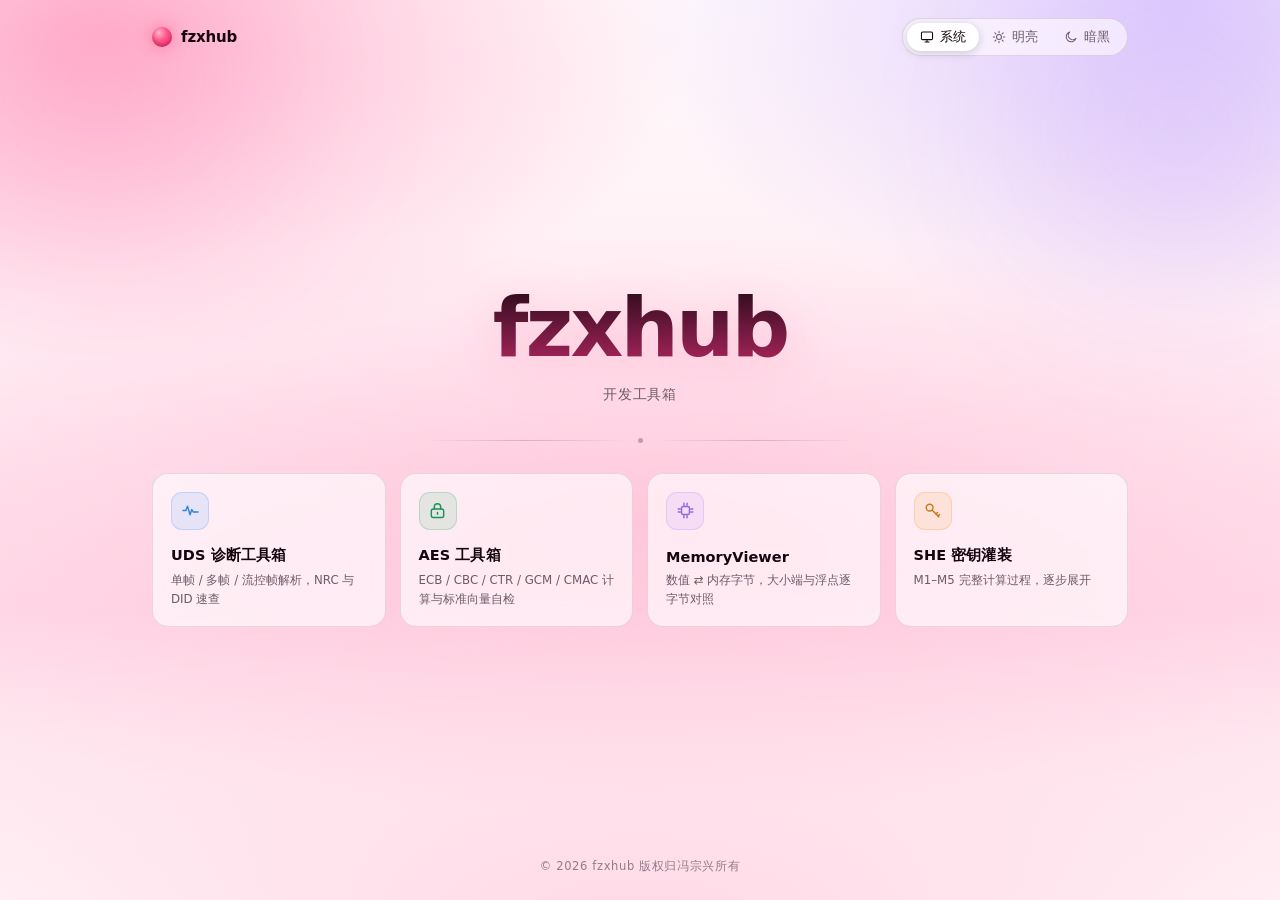
==== index.html @ 22b3d7d9 "初始上传" ====
<!DOCTYPE html>
<html lang="zh-CN" data-theme="dark" data-mode="system">
<head>
<meta charset="utf-8">
<meta name="viewport" content="width=device-width,initial-scale=1">
<title>fzxhub · 工具箱</title>
<meta name="description" content="fzxhub 开发工具箱：UDS 诊断、AES 加解密、内存字节对照、SHE 密钥灌装。纯前端离线运行。">
<meta name="theme-color" content="#0b0410">
<link rel="icon" href="data:image/svg+xml,%3Csvg xmlns='http://www.w3.org/2000/svg' viewBox='0 0 32 32'%3E%3Cdefs%3E%3ClinearGradient id='g' x1='0' y1='0' x2='1' y2='1'%3E%3Cstop offset='0' stop-color='%23ff5b8d'/%3E%3Cstop offset='1' stop-color='%23ff2e78'/%3E%3C/linearGradient%3E%3C/defs%3E%3Crect width='32' height='32' rx='9' fill='url(%23g)'/%3E%3Ccircle cx='16' cy='16' r='5.2' fill='%23fff' opacity='.92'/%3E%3C/svg%3E">

<script>
/* 主题必须在首次绘制前落定，否则会先闪一下深色再跳亮色。
   localStorage 在 file:// 或隐私模式下可能抛异常，一律 try 住。
   三档：system（跟随系统）/ light / dark。 */
(function () {
  var r = document.documentElement, m = 'system';
  try {
    m = localStorage.getItem('fzxhub-theme') || 'system';
    if (m !== 'light' && m !== 'dark' && m !== 'system') m = 'system';
  } catch (e) { m = 'system'; }
  var dark = m === 'dark' || (m !== 'light' && window.matchMedia && matchMedia('(prefers-color-scheme: dark)').matches);
  r.setAttribute('data-mode', m);
  r.setAttribute('data-theme', dark ? 'dark' : 'light');
  r.style.colorScheme = dark ? 'dark' : 'light';
})();
</script>

<style>
/* ============================================================
   主题变量：只在这里定义一次，其余样式一律走 var()。
   换主题 = 换 html[data-theme] 这一组值。
   ============================================================ */
:root{
  --ease: cubic-bezier(.22,.61,.36,1);
  --maxw: 1040px;
  --pad: clamp(16px, 4vw, 32px);
  --font: "Inter", "HarmonyOS Sans SC", "PingFang SC", "Microsoft YaHei",
          system-ui, -apple-system, "Segoe UI", Roboto, sans-serif;
}

html[data-theme="dark"]{
  --bg-solid:#0b0410;
  --text:#f4f2f7;
  --text-strong:#ffffff;
  --dim:#a79fb4;
  --dim2:#7b7288;
  --line:rgba(255,255,255,.10);
  --line-mid:rgba(255,255,255,.16);
  --line-hi:rgba(255,255,255,.30);
  --card:rgba(255,255,255,.05);
  --card-hover:rgba(255,255,255,.085);
  --shadow:0 20px 44px -20px rgba(0,0,0,.8);
  --switch-bg:rgba(255,255,255,.07);
  --switch-line:rgba(255,255,255,.14);
  --knob:rgba(255,255,255,.15);
  --hero-g:linear-gradient(180deg,#ffffff 0%,#ffd7e7 100%);
  --grain:.14;
  color-scheme: dark;
}

html[data-theme="light"]{
  --bg-solid:#fff7fa;
  --text:#2b1a25;
  --text-strong:#150610;
  --dim:#6d5b67;
  --dim2:#8e7d89;
  --line:rgba(45,10,32,.11);
  --line-mid:rgba(45,10,32,.18);
  --line-hi:rgba(45,10,32,.28);
  --card:rgba(255,255,255,.62);
  --card-hover:rgba(255,255,255,.9);
  --shadow:0 20px 44px -24px rgba(130,25,65,.4);
  --switch-bg:rgba(255,255,255,.58);
  --switch-line:rgba(45,10,32,.12);
  --knob:#ffffff;
  --hero-g:linear-gradient(180deg,#2a0b1a 0%,#b0265f 100%);
  --grain:.08;
  color-scheme: light;
}

*,*::before,*::after{ box-sizing:border-box; }

body{
  margin:0;
  min-height:100svh;
  display:flex;
  flex-direction:column;
  font-family:var(--font);
  background:var(--bg-solid);
  color:var(--text);
  overflow-x:hidden;
  -webkit-font-smoothing:antialiased;
  -moz-osx-font-smoothing:grayscale;
  text-rendering:optimizeLegibility;
}

/* ============================================================
   背景：两层（深/浅）交叉淡入，改主题时是「渐隐」而不是硬切
   ============================================================ */
.bg{ position:fixed; inset:0; z-index:-1; overflow:hidden; pointer-events:none; }

.bg-layer{
  position:absolute; inset:0;
  transition:opacity .55s ease;
}
.layer-dark{
  opacity:1;
  background:
    radial-gradient(120% 66% at 50% 106%, #07020a 0%, rgba(7,2,10,.9) 34%, transparent 62%),
    radial-gradient(72% 56% at 10% 6%, rgba(255,42,118,.42), transparent 62%),
    radial-gradient(66% 54% at 90% 0%, rgba(124,56,255,.36), transparent 66%),
    radial-gradient(105% 44% at 50% 57%, rgba(255,116,164,.26), transparent 74%),
    linear-gradient(180deg,#0a0410 0%,#1c0722 36%,#35092c 60%,#190410 100%);
}
.layer-light{
  opacity:0;
  background:
    radial-gradient(120% 60% at 50% 104%, rgba(255,214,228,.95) 0%, transparent 62%),
    radial-gradient(72% 56% at 8% 4%, rgba(255,132,176,.55), transparent 64%),
    radial-gradient(66% 54% at 92% 0%, rgba(186,150,255,.42), transparent 66%),
    radial-gradient(100% 44% at 50% 58%, rgba(255,170,200,.5), transparent 74%),
    linear-gradient(180deg,#fffafc 0%,#ffedf4 42%,#ffdce9 68%,#fff8fb 100%);
}
html[data-theme="light"] .layer-dark{ opacity:0; }
html[data-theme="light"] .layer-light{ opacity:1; }

/* 缓慢漂浮的光斑 */
.orb{
  position:absolute; border-radius:50%;
  filter:blur(70px); opacity:.5;
  animation:float 20s ease-in-out infinite alternate;
}
.orb.a{ width:44vmax; height:44vmax; left:-14vmax; top:-16vmax;
        background:radial-gradient(circle,rgba(255,64,132,.55),transparent 66%); }
.orb.b{ width:40vmax; height:40vmax; right:-12vmax; top:-10vmax; animation-delay:-8s;
        background:radial-gradient(circle,rgba(134,72,255,.48),transparent 66%); }
html[data-theme="light"] .orb{ opacity:.34; }
@keyframes float{
  from{ transform:translate3d(0,0,0) scale(1); }
  to{ transform:translate3d(3vmax,4vmax,0) scale(1.08); }
}

/* 细颗粒，压住大色块的塑料感 */
.grain{
  position:absolute; inset:0; opacity:var(--grain);
  mix-blend-mode:overlay;
  background-image:url("data:image/svg+xml,%3Csvg xmlns='http://www.w3.org/2000/svg' width='180' height='180'%3E%3Cfilter id='n'%3E%3CfeTurbulence type='fractalNoise' baseFrequency='.85' numOctaves='3'/%3E%3C/filter%3E%3Crect width='180' height='180' filter='url(%23n)' opacity='.55'/%3E%3C/svg%3E");
  background-size:180px 180px;
}

/* ============================================================
   顶栏：左边品牌，右边只留主题三档开关
   ============================================================ */
.top{
  position:fixed; top:0; left:0; right:0; z-index:20;
  padding:18px 0;
}
.wrap{
  width:100%; max-width:var(--maxw); margin:0 auto;
  padding-inline:var(--pad);
}
.top-in{ display:flex; align-items:center; justify-content:space-between; gap:16px; }

.brand{
  display:inline-flex; align-items:center; gap:9px;
  text-decoration:none; color:var(--text-strong);
  font-size:15px; font-weight:600; letter-spacing:-.01em;
}
.brand .dot{
  width:20px; height:20px; border-radius:50%;
  background:radial-gradient(circle at 34% 28%, #ffb3cb 0%, #ff5b8d 40%, #f01e69 100%);
  box-shadow:0 0 16px rgba(255,70,130,.55), inset 0 -2px 4px rgba(120,0,40,.35);
  flex:none;
}
.brand:hover .dot{ box-shadow:0 0 22px rgba(255,70,130,.8); }
.brand .dot{ transition:box-shadow .3s var(--ease); }

/* 三档开关：等宽三格 + 滑动指示块 */
.theme{
  position:relative; display:grid; grid-template-columns:repeat(3,1fr);
  padding:4px; border-radius:999px;
  background:var(--switch-bg);
  border:1px solid var(--switch-line);
  -webkit-backdrop-filter:blur(14px) saturate(1.3);
  backdrop-filter:blur(14px) saturate(1.3);
  transition:background .35s ease, border-color .35s ease;
}
.theme .knob{
  position:absolute; top:4px; left:4px;
  width:calc((100% - 8px) / 3); height:calc(100% - 8px);
  border-radius:999px; background:var(--knob);
  transform:translateX(calc(var(--i,0) * 100%));
  transition:transform .34s var(--ease), background .35s ease;
  box-shadow:0 2px 10px rgba(0,0,0,.18);
  pointer-events:none;
}
.theme button{
  position:relative; z-index:1;
  display:flex; align-items:center; justify-content:center; gap:6px;
  padding:7px 13px; border:0; border-radius:999px;
  background:none; color:var(--dim);
  font:inherit; font-size:12.5px; line-height:1; cursor:pointer;
  transition:color .25s ease;
}
.theme button:hover{ color:var(--text); }
.theme button[aria-pressed="true"]{ color:var(--text-strong); }
.theme button svg{ width:14px; height:14px; flex:none; }
.theme button:focus-visible{
  outline:2px solid rgba(255,110,160,.9);
  outline-offset:2px;
}

/* ============================================================
   主区
   ============================================================ */
main{
  flex:1;
  display:flex; flex-direction:column; justify-content:center;
  padding:120px 0 40px;
}

.hero{ text-align:center; padding-inline:var(--pad); }
.hero h1{
  margin:0;
  font-size:clamp(46px, 8.5vw, 82px);
  line-height:1.02;
  font-weight:600;
  letter-spacing:-.035em;
  background:var(--hero-g);
  -webkit-background-clip:text; background-clip:text;
  color:transparent;
  filter:drop-shadow(0 10px 26px rgba(255,60,120,.16));
}
html[data-theme="light"] .hero h1{ filter:drop-shadow(0 10px 24px rgba(255,110,160,.28)); }

.hero p{
  margin:16px 0 0;
  font-size:13.5px;
  letter-spacing:.055em;
  color:var(--dim);
}

.rule{
  display:flex; align-items:center; justify-content:center; gap:12px;
  width:min(430px, 78%); margin:34px auto 30px;
}
.rule::before, .rule::after{
  content:""; flex:1; height:1px;
  background:linear-gradient(90deg, transparent, var(--line-mid), transparent);
}
.rule i{
  width:5px; height:5px; border-radius:50%;
  background:var(--line-hi); flex:none;
}

/* 工具卡片：auto-fit 网格，加一行就自动换行铺开 */
.tools{
  display:grid;
  grid-template-columns:repeat(auto-fit, minmax(min(100%, 208px), 1fr));
  gap:14px;
  width:100%; max-width:var(--maxw);
  margin:0 auto; padding-inline:var(--pad);
}

.card{
  position:relative;
  display:flex; flex-direction:column;
  min-height:136px;
  padding:18px 18px 17px;
  border-radius:16px;
  border:1px solid var(--line);
  background:var(--card);
  color:inherit; text-decoration:none;
  overflow:hidden;
  box-shadow:inset 0 1px 0 rgba(255,255,255,.07);
  -webkit-backdrop-filter:blur(14px) saturate(1.2);
  backdrop-filter:blur(14px) saturate(1.2);
  transition:transform .3s var(--ease), background .3s ease,
             border-color .3s ease, box-shadow .3s ease;
}
.card::before{
  content:""; position:absolute; inset:0; border-radius:inherit; z-index:0;
  background:radial-gradient(120% 88% at 50% 0%, rgba(var(--tint), .22), transparent 64%);
  opacity:0; transition:opacity .3s ease;
}
.card:hover{
  transform:translateY(-4px);
  background:var(--card-hover);
  border-color:rgba(var(--tint), .5);
  box-shadow:inset 0 1px 0 rgba(255,255,255,.1), var(--shadow), 0 0 0 1px rgba(var(--tint), .16);
}
.card:hover::before{ opacity:1; }
.card:focus-visible{
  outline:2px solid rgba(var(--tint), .85);
  outline-offset:3px;
}
.card > *{ position:relative; z-index:1; }

.ico{
  display:grid; place-items:center;
  width:38px; height:38px; border-radius:11px;
  background:rgba(var(--tint), .14);
  border:1px solid rgba(var(--tint), .28);
  color:rgb(var(--tint));
  transition:background .3s ease, border-color .3s ease;
}
.card:hover .ico{ background:rgba(var(--tint), .22); border-color:rgba(var(--tint), .45); }
.ico svg{ width:19px; height:19px; }
html[data-theme="light"] .ico svg{ filter:brightness(.76) saturate(1.35); }

.meta{ margin-top:auto; padding-top:16px; }
.name{
  margin:0;
  font-size:14.5px; font-weight:600; letter-spacing:.005em;
  color:var(--text-strong);
}
.desc{
  margin:6px 0 0;
  /* 固定两行高度：一条和两条说明的卡片，标题基线才对得齐 */
  min-height:3.2em;
  font-size:11.8px; line-height:1.6;
  color:var(--dim);
}

.arrow{
  position:absolute; top:17px; right:15px; z-index:1;
  width:16px; height:16px; color:var(--dim2);
  opacity:0; transform:translate(-4px, 4px);
  transition:opacity .3s ease, transform .3s var(--ease);
}
.card:hover .arrow, .card:focus-visible .arrow{
  opacity:1; transform:none; color:rgb(var(--tint));
}

footer{
  padding:26px 16px 26px;
  text-align:center;
  font-size:11.5px; letter-spacing:.055em;
  color:var(--dim2);
}

/* ============================================================
   响应式
   ============================================================ */
@media (max-width:560px){
  .theme button span{ display:none; }
  .theme button{ padding:8px 14px; }
  main{ padding-top:104px; }
  .card{ min-height:0; }
  .meta{ padding-top:14px; }
}
@media (prefers-reduced-motion:reduce){
  *{ animation:none !important; transition:none !important; }
}
</style>
</head>

<body>

<div class="bg" aria-hidden="true">
  <div class="bg-layer layer-light"></div>
  <div class="bg-layer layer-dark"></div>
  <div class="orb a"></div>
  <div class="orb b"></div>
  <div class="grain"></div>
</div>

<header class="top">
  <div class="wrap top-in">
    <a class="brand" href="./" aria-label="fzxhub 首页">
      <span class="dot"></span>
      <span>fzxhub</span>
    </a>

    <div class="theme" id="theme" role="group" aria-label="主题切换">
      <span class="knob" aria-hidden="true"></span>
      <button type="button" data-mode="system" aria-pressed="true" title="跟随系统">
        <svg viewBox="0 0 24 24" fill="none" stroke="currentColor" stroke-width="1.8" stroke-linecap="round" stroke-linejoin="round" aria-hidden="true">
          <rect x="2.5" y="3.5" width="19" height="13" rx="2"/><path d="M8.5 20.5h7M12 16.5v4"/>
        </svg><span>系统</span>
      </button>
      <button type="button" data-mode="light" aria-pressed="false" title="明亮">
        <svg viewBox="0 0 24 24" fill="none" stroke="currentColor" stroke-width="1.8" stroke-linecap="round" stroke-linejoin="round" aria-hidden="true">
          <circle cx="12" cy="12" r="4.2"/><path d="M12 2.2v2.4M12 19.4v2.4M2.2 12h2.4M19.4 12h2.4M4.9 4.9l1.7 1.7M17.4 17.4l1.7 1.7M19.1 4.9l-1.7 1.7M6.6 17.4l-1.7 1.7"/>
        </svg><span>明亮</span>
      </button>
      <button type="button" data-mode="dark" aria-pressed="false" title="暗黑">
        <svg viewBox="0 0 24 24" fill="none" stroke="currentColor" stroke-width="1.8" stroke-linecap="round" stroke-linejoin="round" aria-hidden="true">
          <path d="M20.5 14.4A8.6 8.6 0 1 1 9.6 3.5a6.9 6.9 0 0 0 10.9 10.9z"/>
        </svg><span>暗黑</span>
      </button>
    </div>
  </div>
</header>

<main>
  <section class="hero">
    <h1>fzxhub</h1>
    <p>开发工具箱</p>
  </section>

  <div class="rule" aria-hidden="true"><i></i></div>

  <nav class="tools" id="tools" aria-label="工具列表"></nav>
</main>

<footer>
  © 2026 fzxhub 版权归冯宗兴所有
</footer>

<script>
(function () {
  'use strict';

  /* ==========================================================
     工具清单
     ----------------------------------------------------------
     新增工具只需在下面数组里加一条，卡片会自动排版、数量自动更新。
       name  卡片标题
       file  相对路径（与本文件同目录即可）
       desc  一句话说明
       tint  强调色，r,g,b 三元组（用于 rgba()）
       icon  ICONS 里的键名：uds / aes / mem / key / pulse / box
     ========================================================== */
  var ICONS = {
    uds: '<path d="M2.5 12h3.6l2.1-5.4 3.2 10.8 2.3-6.6 1.9 3.2h5.9"/>',
    aes: '<rect x="4.2" y="10.2" width="15.6" height="10.6" rx="2.4"/><path d="M8 10.2V7.4a4 4 0 0 1 8 0v2.8"/><path d="M12 14.4v2.4"/>',
    mem: '<rect x="7" y="7" width="10" height="10" rx="2"/><path d="M10 2.8v2.6M14 2.8v2.6M10 18.6v2.6M14 18.6v2.6M2.8 10h2.6M2.8 14h2.6M18.6 10h2.6M18.6 14h2.6"/>',
    key: '<circle cx="8.4" cy="8.4" r="4.3"/><path d="M11.4 11.4 20 20"/><path d="M16.4 16.4l1.9-1.9M19 19.1l1.9-1.9"/>',
    pulse: '<path d="M3 12h3.4l2-5.6 3.4 11.2 2.2-5.6h6"/>',
    box: '<path d="M20.5 8.2v7.6L12 20.6 3.5 15.8V8.2L12 3.4z"/><path d="M3.5 8.2 12 13l8.5-4.8M12 13v7.6"/>'
  };

  var TOOLS = [
    {
      name: 'UDS 诊断工具箱',
      file: 'UDSToolbox.html',
      desc: '单帧 / 多帧 / 流控帧解析，NRC 与 DID 速查',
      tint: '88,166,255',
      icon: 'uds'
    },
    {
      name: 'AES 工具箱',
      file: 'AESToolbox.html',
      desc: 'ECB / CBC / CTR / GCM / CMAC 计算与标准向量自检',
      tint: '63,185,120',
      icon: 'aes'
    },
    {
      name: 'MemoryViewer',
      file: 'MemoryViewer.html',
      desc: '数值 ⇄ 内存字节，大小端与浮点逐字节对照',
      tint: '188,140,255',
      icon: 'mem'
    },
    {
      name: 'SHE 密钥灌装',
      file: 'SHECalculator.html',
      desc: 'M1–M5 完整计算过程，逐步展开',
      tint: '240,160,60',
      icon: 'key'
    }
    /* 例：
    ,{ name: '新工具', file: 'NewTool.html', desc: '一句话说明', tint: '34,211,238', icon: 'box' }
    */
  ];


  /* ---------------- 主题三档 ---------------- */
  var KEY = 'fzxhub-theme';
  var root = document.documentElement;
  var group = document.getElementById('theme');
  var media = window.matchMedia ? matchMedia('(prefers-color-scheme: dark)') : null;
  var ORDER = ['system', 'light', 'dark'];

  function isDark(mode) {
    return mode === 'dark' || (mode === 'system' && media && media.matches);
  }

  function applyTheme(mode, persist) {
    if (ORDER.indexOf(mode) < 0) mode = 'system';
    var theme = isDark(mode) ? 'dark' : 'light';
    root.setAttribute('data-mode', mode);
    root.setAttribute('data-theme', theme);
    root.style.colorScheme = theme;

    var meta = document.querySelector('meta[name="theme-color"]');
    if (meta) meta.setAttribute('content', theme === 'dark' ? '#0b0410' : '#fff7fa');

    if (group) {
      group.style.setProperty('--i', ORDER.indexOf(mode));
      var btns = group.querySelectorAll('button[data-mode]');
      for (var i = 0; i < btns.length; i++) {
        btns[i].setAttribute('aria-pressed', btns[i].dataset.mode === mode ? 'true' : 'false');
      }
    }
    if (persist) { try { localStorage.setItem(KEY, mode); } catch (e) {} }
  }

  function readMode() {
    try {
      var v = localStorage.getItem(KEY);
      return ORDER.indexOf(v) >= 0 ? v : 'system';
    } catch (e) { return 'system'; }
  }

  if (group) {
    group.addEventListener('click', function (e) {
      var btn = e.target.closest ? e.target.closest('button[data-mode]') : null;
      if (btn) applyTheme(btn.dataset.mode, true);
    });
  }

  if (media) {
    var onSys = function () { if (root.getAttribute('data-mode') === 'system') applyTheme('system', false); };
    if (media.addEventListener) media.addEventListener('change', onSys);
    else if (media.addListener) media.addListener(onSys);
  }

  applyTheme(readMode(), false);


  /* ---------------- 渲染工具卡片 ---------------- */
  function card(t) {
    var a = document.createElement('a');
    a.className = 'card';
    a.href = t.file;
    a.style.setProperty('--tint', t.tint || '255,90,140');

    var ico = document.createElement('span');
    ico.className = 'ico';
    ico.innerHTML = '<svg viewBox="0 0 24 24" fill="none" stroke="currentColor" stroke-width="1.8" ' +
                    'stroke-linecap="round" stroke-linejoin="round" aria-hidden="true">' +
                    (ICONS[t.icon] || ICONS.box) + '</svg>';

    var meta = document.createElement('div');
    meta.className = 'meta';
    var h = document.createElement('h2');
    h.className = 'name';
    h.textContent = t.name;
    var p = document.createElement('p');
    p.className = 'desc';
    p.textContent = t.desc;
    meta.appendChild(h);
    meta.appendChild(p);

    var arrow = document.createElement('span');
    arrow.className = 'arrow';
    arrow.innerHTML = '<svg viewBox="0 0 24 24" fill="none" stroke="currentColor" stroke-width="2" ' +
                      'stroke-linecap="round" stroke-linejoin="round" aria-hidden="true">' +
                      '<path d="M7 17 17 7M9 7h8v8"/></svg>';

    a.appendChild(ico);
    a.appendChild(meta);
    a.appendChild(arrow);
    return a;
  }

  var box = document.getElementById('tools');
  if (box) {
    var frag = document.createDocumentFragment();
    for (var j = 0; j < TOOLS.length; j++) frag.appendChild(card(TOOLS[j]));
    box.appendChild(frag);
  }
})();
</script>

</body>
</html>
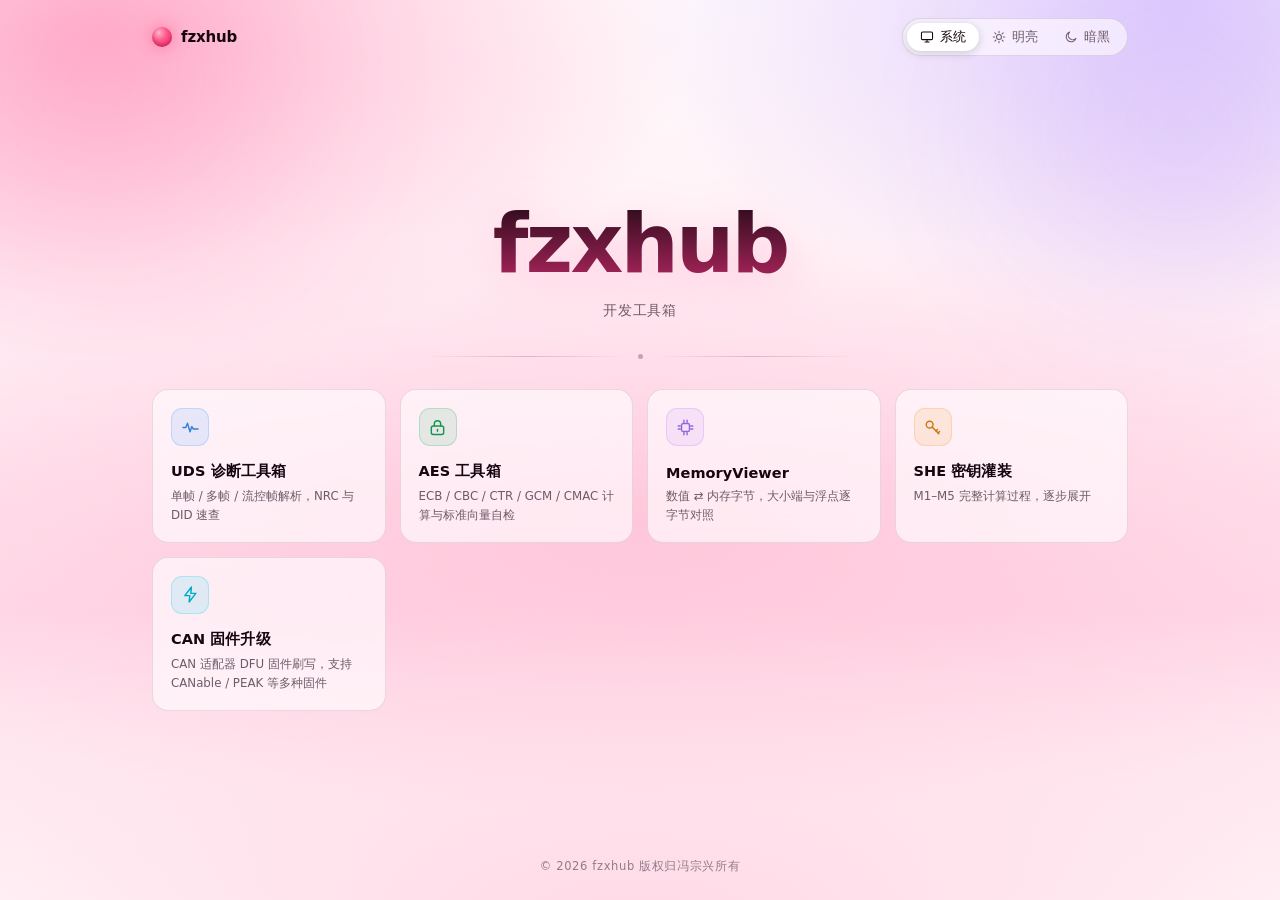
==== commit f1ecd695: "优化以及增加升级工具" ====
--- a/index.html
+++ b/index.html
@@ -4,7 +4,7 @@
 <meta charset="utf-8">
 <meta name="viewport" content="width=device-width,initial-scale=1">
 <title>fzxhub · 工具箱</title>
-<meta name="description" content="fzxhub 开发工具箱：UDS 诊断、AES 加解密、内存字节对照、SHE 密钥灌装。纯前端离线运行。">
+<meta name="description" content="fzxhub 开发工具箱：UDS 诊断、AES 加解密、内存字节对照、SHE 密钥灌装、CAN 适配器固件升级。纯前端离线运行。">
 <meta name="theme-color" content="#0b0410">
 <link rel="icon" href="data:image/svg+xml,%3Csvg xmlns='http://www.w3.org/2000/svg' viewBox='0 0 32 32'%3E%3Cdefs%3E%3ClinearGradient id='g' x1='0' y1='0' x2='1' y2='1'%3E%3Cstop offset='0' stop-color='%23ff5b8d'/%3E%3Cstop offset='1' stop-color='%23ff2e78'/%3E%3C/linearGradient%3E%3C/defs%3E%3Crect width='32' height='32' rx='9' fill='url(%23g)'/%3E%3Ccircle cx='16' cy='16' r='5.2' fill='%23fff' opacity='.92'/%3E%3C/svg%3E">
 
@@ -420,7 +420,7 @@
        file  相对路径（与本文件同目录即可）
        desc  一句话说明
        tint  强调色，r,g,b 三元组（用于 rgba()）
-       icon  ICONS 里的键名：uds / aes / mem / key / pulse / box
+       icon  ICONS 里的键名：uds / aes / mem / key / pulse / box / flash
      ========================================================== */
   var ICONS = {
     uds: '<path d="M2.5 12h3.6l2.1-5.4 3.2 10.8 2.3-6.6 1.9 3.2h5.9"/>',
@@ -428,37 +428,45 @@
     mem: '<rect x="7" y="7" width="10" height="10" rx="2"/><path d="M10 2.8v2.6M14 2.8v2.6M10 18.6v2.6M14 18.6v2.6M2.8 10h2.6M2.8 14h2.6M18.6 10h2.6M18.6 14h2.6"/>',
     key: '<circle cx="8.4" cy="8.4" r="4.3"/><path d="M11.4 11.4 20 20"/><path d="M16.4 16.4l1.9-1.9M19 19.1l1.9-1.9"/>',
     pulse: '<path d="M3 12h3.4l2-5.6 3.4 11.2 2.2-5.6h6"/>',
-    box: '<path d="M20.5 8.2v7.6L12 20.6 3.5 15.8V8.2L12 3.4z"/><path d="M3.5 8.2 12 13l8.5-4.8M12 13v7.6"/>'
+    box: '<path d="M20.5 8.2v7.6L12 20.6 3.5 15.8V8.2L12 3.4z"/><path d="M3.5 8.2 12 13l8.5-4.8M12 13v7.6"/>',
+    flash: '<path d="M13.2 2.6 4.8 13.4h6.3l-.8 8 8.4-10.8h-6.3z"/>'
   };
 
   var TOOLS = [
     {
       name: 'UDS 诊断工具箱',
-      file: 'UDSToolbox.html',
+      file: 'UDSToolbox/UDSToolbox.html',
       desc: '单帧 / 多帧 / 流控帧解析，NRC 与 DID 速查',
       tint: '88,166,255',
       icon: 'uds'
     },
     {
       name: 'AES 工具箱',
-      file: 'AESToolbox.html',
+      file: 'AESToolbox/AESToolbox.html',
       desc: 'ECB / CBC / CTR / GCM / CMAC 计算与标准向量自检',
       tint: '63,185,120',
       icon: 'aes'
     },
     {
       name: 'MemoryViewer',
-      file: 'MemoryViewer.html',
+      file: 'MemoryViewer/MemoryViewer.html',
       desc: '数值 ⇄ 内存字节，大小端与浮点逐字节对照',
       tint: '188,140,255',
       icon: 'mem'
     },
     {
       name: 'SHE 密钥灌装',
-      file: 'SHECalculator.html',
+      file: 'SHECalculator/SHECalculator.html',
       desc: 'M1–M5 完整计算过程，逐步展开',
       tint: '240,160,60',
       icon: 'key'
+    },
+    {
+      name: 'CAN 固件升级',
+      file: 'CANUpdater/index.html',
+      desc: 'CAN 适配器 DFU 固件刷写，支持 CANable / PEAK 等多种固件',
+      tint: '34,211,238',
+      icon: 'flash'
     }
     /* 例：
     ,{ name: '新工具', file: 'NewTool.html', desc: '一句话说明', tint: '34,211,238', icon: 'box' }
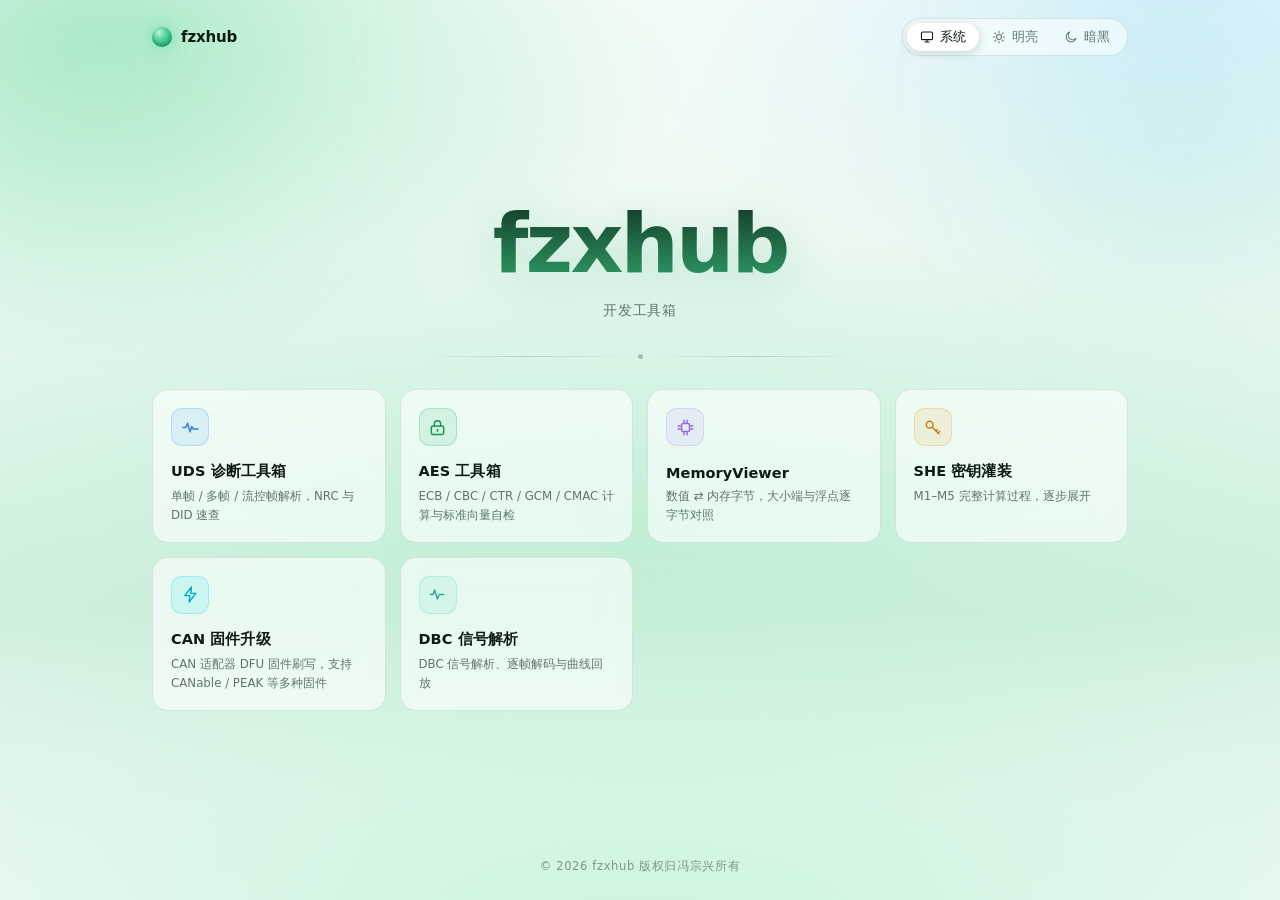
==== commit 67c714ab: "优化增加DBC解析器" ====
--- a/index.html
+++ b/index.html
@@ -4,9 +4,9 @@
 <meta charset="utf-8">
 <meta name="viewport" content="width=device-width,initial-scale=1">
 <title>fzxhub · 工具箱</title>
-<meta name="description" content="fzxhub 开发工具箱：UDS 诊断、AES 加解密、内存字节对照、SHE 密钥灌装、CAN 适配器固件升级。纯前端离线运行。">
-<meta name="theme-color" content="#0b0410">
-<link rel="icon" href="data:image/svg+xml,%3Csvg xmlns='http://www.w3.org/2000/svg' viewBox='0 0 32 32'%3E%3Cdefs%3E%3ClinearGradient id='g' x1='0' y1='0' x2='1' y2='1'%3E%3Cstop offset='0' stop-color='%23ff5b8d'/%3E%3Cstop offset='1' stop-color='%23ff2e78'/%3E%3C/linearGradient%3E%3C/defs%3E%3Crect width='32' height='32' rx='9' fill='url(%23g)'/%3E%3Ccircle cx='16' cy='16' r='5.2' fill='%23fff' opacity='.92'/%3E%3C/svg%3E">
+<meta name="description" content="fzxhub 开发工具箱：UDS 诊断、AES 加解密、内存字节对照、SHE 密钥灌装、CAN 适配器固件升级、DBC 信号解析。纯前端离线运行。">
+<meta name="theme-color" content="#06110c">
+<link rel="icon" href="data:image/svg+xml,%3Csvg xmlns='http://www.w3.org/2000/svg' viewBox='0 0 32 32'%3E%3Cdefs%3E%3CradialGradient id='g' cx='35%25' cy='28%25' r='72%25'%3E%3Cstop offset='0' stop-color='%23bdf5d5'/%3E%3Cstop offset='45%25' stop-color='%234fd39a'/%3E%3Cstop offset='100%25' stop-color='%230f8a5a'/%3E%3C/radialGradient%3E%3C/defs%3E%3Ccircle cx='16' cy='16' r='13' fill='url(%23g)'/%3E%3Ccircle cx='11.5' cy='10.5' r='3.1' fill='%23ffffff' opacity='.55'/%3E%3C/svg%3E">
 
 <script>
 /* 主题必须在首次绘制前落定，否则会先闪一下深色再跳亮色。
@@ -39,41 +39,41 @@
 }
 
 html[data-theme="dark"]{
-  --bg-solid:#0b0410;
-  --text:#f4f2f7;
+  --bg-solid:#06110c;
+  --text:#eef7f1;
   --text-strong:#ffffff;
-  --dim:#a79fb4;
-  --dim2:#7b7288;
-  --line:rgba(255,255,255,.10);
-  --line-mid:rgba(255,255,255,.16);
-  --line-hi:rgba(255,255,255,.30);
-  --card:rgba(255,255,255,.05);
-  --card-hover:rgba(255,255,255,.085);
-  --shadow:0 20px 44px -20px rgba(0,0,0,.8);
-  --switch-bg:rgba(255,255,255,.07);
-  --switch-line:rgba(255,255,255,.14);
-  --knob:rgba(255,255,255,.15);
-  --hero-g:linear-gradient(180deg,#ffffff 0%,#ffd7e7 100%);
+  --dim:#9db5a7;
+  --dim2:#6f8a7b;
+  --line:rgba(210,255,230,.10);
+  --line-mid:rgba(210,255,230,.16);
+  --line-hi:rgba(210,255,230,.30);
+  --card:rgba(190,255,220,.05);
+  --card-hover:rgba(190,255,220,.085);
+  --shadow:0 20px 44px -20px rgba(0,25,12,.75);
+  --switch-bg:rgba(190,255,220,.07);
+  --switch-line:rgba(190,255,220,.14);
+  --knob:rgba(190,255,220,.15);
+  --hero-g:linear-gradient(180deg,#ffffff 0%,#c9f6dc 100%);
   --grain:.14;
   color-scheme: dark;
 }
 
 html[data-theme="light"]{
-  --bg-solid:#fff7fa;
-  --text:#2b1a25;
-  --text-strong:#150610;
-  --dim:#6d5b67;
-  --dim2:#8e7d89;
-  --line:rgba(45,10,32,.11);
-  --line-mid:rgba(45,10,32,.18);
-  --line-hi:rgba(45,10,32,.28);
+  --bg-solid:#f3fbf6;
+  --text:#1a2c22;
+  --text-strong:#0d1c13;
+  --dim:#5f7768;
+  --dim2:#7f9587;
+  --line:rgba(18,60,36,.11);
+  --line-mid:rgba(18,60,36,.18);
+  --line-hi:rgba(18,60,36,.28);
   --card:rgba(255,255,255,.62);
   --card-hover:rgba(255,255,255,.9);
-  --shadow:0 20px 44px -24px rgba(130,25,65,.4);
+  --shadow:0 20px 44px -24px rgba(25,90,55,.32);
   --switch-bg:rgba(255,255,255,.58);
-  --switch-line:rgba(45,10,32,.12);
+  --switch-line:rgba(18,60,36,.12);
   --knob:#ffffff;
-  --hero-g:linear-gradient(180deg,#2a0b1a 0%,#b0265f 100%);
+  --hero-g:linear-gradient(180deg,#123b26 0%,#2f9e68 100%);
   --grain:.08;
   color-scheme: light;
 }
@@ -106,20 +106,20 @@
 .layer-dark{
   opacity:1;
   background:
-    radial-gradient(120% 66% at 50% 106%, #07020a 0%, rgba(7,2,10,.9) 34%, transparent 62%),
-    radial-gradient(72% 56% at 10% 6%, rgba(255,42,118,.42), transparent 62%),
-    radial-gradient(66% 54% at 90% 0%, rgba(124,56,255,.36), transparent 66%),
-    radial-gradient(105% 44% at 50% 57%, rgba(255,116,164,.26), transparent 74%),
-    linear-gradient(180deg,#0a0410 0%,#1c0722 36%,#35092c 60%,#190410 100%);
+    radial-gradient(120% 66% at 50% 106%, #020905 0%, rgba(2,9,5,.9) 34%, transparent 62%),
+    radial-gradient(72% 56% at 10% 6%, rgba(58,220,145,.32), transparent 62%),
+    radial-gradient(66% 54% at 90% 0%, rgba(45,190,185,.26), transparent 66%),
+    radial-gradient(105% 44% at 50% 57%, rgba(120,235,175,.22), transparent 74%),
+    linear-gradient(180deg,#05110b 0%,#0b2418 36%,#103524 60%,#07170f 100%);
 }
 .layer-light{
   opacity:0;
   background:
-    radial-gradient(120% 60% at 50% 104%, rgba(255,214,228,.95) 0%, transparent 62%),
-    radial-gradient(72% 56% at 8% 4%, rgba(255,132,176,.55), transparent 64%),
-    radial-gradient(66% 54% at 92% 0%, rgba(186,150,255,.42), transparent 66%),
-    radial-gradient(100% 44% at 50% 58%, rgba(255,170,200,.5), transparent 74%),
-    linear-gradient(180deg,#fffafc 0%,#ffedf4 42%,#ffdce9 68%,#fff8fb 100%);
+    radial-gradient(120% 60% at 50% 104%, rgba(198,244,218,.95) 0%, transparent 62%),
+    radial-gradient(72% 56% at 8% 4%, rgba(120,220,165,.48), transparent 64%),
+    radial-gradient(66% 54% at 92% 0%, rgba(150,215,255,.32), transparent 66%),
+    radial-gradient(100% 44% at 50% 58%, rgba(160,235,195,.45), transparent 74%),
+    linear-gradient(180deg,#f7fdf9 0%,#e6f7ed 42%,#d5f0e0 68%,#f4fbf7 100%);
 }
 html[data-theme="light"] .layer-dark{ opacity:0; }
 html[data-theme="light"] .layer-light{ opacity:1; }
@@ -131,9 +131,9 @@
   animation:float 20s ease-in-out infinite alternate;
 }
 .orb.a{ width:44vmax; height:44vmax; left:-14vmax; top:-16vmax;
-        background:radial-gradient(circle,rgba(255,64,132,.55),transparent 66%); }
+        background:radial-gradient(circle,rgba(60,215,140,.45),transparent 66%); }
 .orb.b{ width:40vmax; height:40vmax; right:-12vmax; top:-10vmax; animation-delay:-8s;
-        background:radial-gradient(circle,rgba(134,72,255,.48),transparent 66%); }
+        background:radial-gradient(circle,rgba(45,190,185,.36),transparent 66%); }
 html[data-theme="light"] .orb{ opacity:.34; }
 @keyframes float{
   from{ transform:translate3d(0,0,0) scale(1); }
@@ -168,11 +168,11 @@
 }
 .brand .dot{
   width:20px; height:20px; border-radius:50%;
-  background:radial-gradient(circle at 34% 28%, #ffb3cb 0%, #ff5b8d 40%, #f01e69 100%);
-  box-shadow:0 0 16px rgba(255,70,130,.55), inset 0 -2px 4px rgba(120,0,40,.35);
+  background:radial-gradient(circle at 34% 28%, #bdf5d5 0%, #4fd39a 40%, #16a56c 100%);
+  box-shadow:0 0 16px rgba(60,210,140,.55), inset 0 -2px 4px rgba(0,60,30,.35);
   flex:none;
 }
-.brand:hover .dot{ box-shadow:0 0 22px rgba(255,70,130,.8); }
+.brand:hover .dot{ box-shadow:0 0 22px rgba(60,210,140,.8); }
 .brand .dot{ transition:box-shadow .3s var(--ease); }
 
 /* 三档开关：等宽三格 + 滑动指示块 */
@@ -206,7 +206,7 @@
 .theme button[aria-pressed="true"]{ color:var(--text-strong); }
 .theme button svg{ width:14px; height:14px; flex:none; }
 .theme button:focus-visible{
-  outline:2px solid rgba(255,110,160,.9);
+  outline:2px solid rgba(80,210,150,.9);
   outline-offset:2px;
 }
 
@@ -229,9 +229,9 @@
   background:var(--hero-g);
   -webkit-background-clip:text; background-clip:text;
   color:transparent;
-  filter:drop-shadow(0 10px 26px rgba(255,60,120,.16));
-}
-html[data-theme="light"] .hero h1{ filter:drop-shadow(0 10px 24px rgba(255,110,160,.28)); }
+  filter:drop-shadow(0 10px 26px rgba(60,200,130,.16));
+}
+html[data-theme="light"] .hero h1{ filter:drop-shadow(0 10px 24px rgba(45,160,105,.24)); }
 
 .hero p{
   margin:16px 0 0;
@@ -463,10 +463,17 @@
     },
     {
       name: 'CAN 固件升级',
-      file: 'CANUpdater/index.html',
+      file: 'CANUpdater/Updater.html',
       desc: 'CAN 适配器 DFU 固件刷写，支持 CANable / PEAK 等多种固件',
       tint: '34,211,238',
       icon: 'flash'
+    },
+    {
+      name: 'DBC 信号解析',
+      file: 'DBCAnalyzer/DBCAnalyzer.html',
+      desc: 'DBC 信号解析、逐帧解码与曲线回放',
+      tint: '95,214,196',
+      icon: 'pulse'
     }
     /* 例：
     ,{ name: '新工具', file: 'NewTool.html', desc: '一句话说明', tint: '34,211,238', icon: 'box' }
@@ -493,7 +500,7 @@
     root.style.colorScheme = theme;
 
     var meta = document.querySelector('meta[name="theme-color"]');
-    if (meta) meta.setAttribute('content', theme === 'dark' ? '#0b0410' : '#fff7fa');
+    if (meta) meta.setAttribute('content', theme === 'dark' ? '#06110c' : '#f3fbf6');
 
     if (group) {
       group.style.setProperty('--i', ORDER.indexOf(mode));
@@ -533,7 +540,7 @@
     var a = document.createElement('a');
     a.className = 'card';
     a.href = t.file;
-    a.style.setProperty('--tint', t.tint || '255,90,140');
+    a.style.setProperty('--tint', t.tint || '79,201,148');
 
     var ico = document.createElement('span');
     ico.className = 'ico';
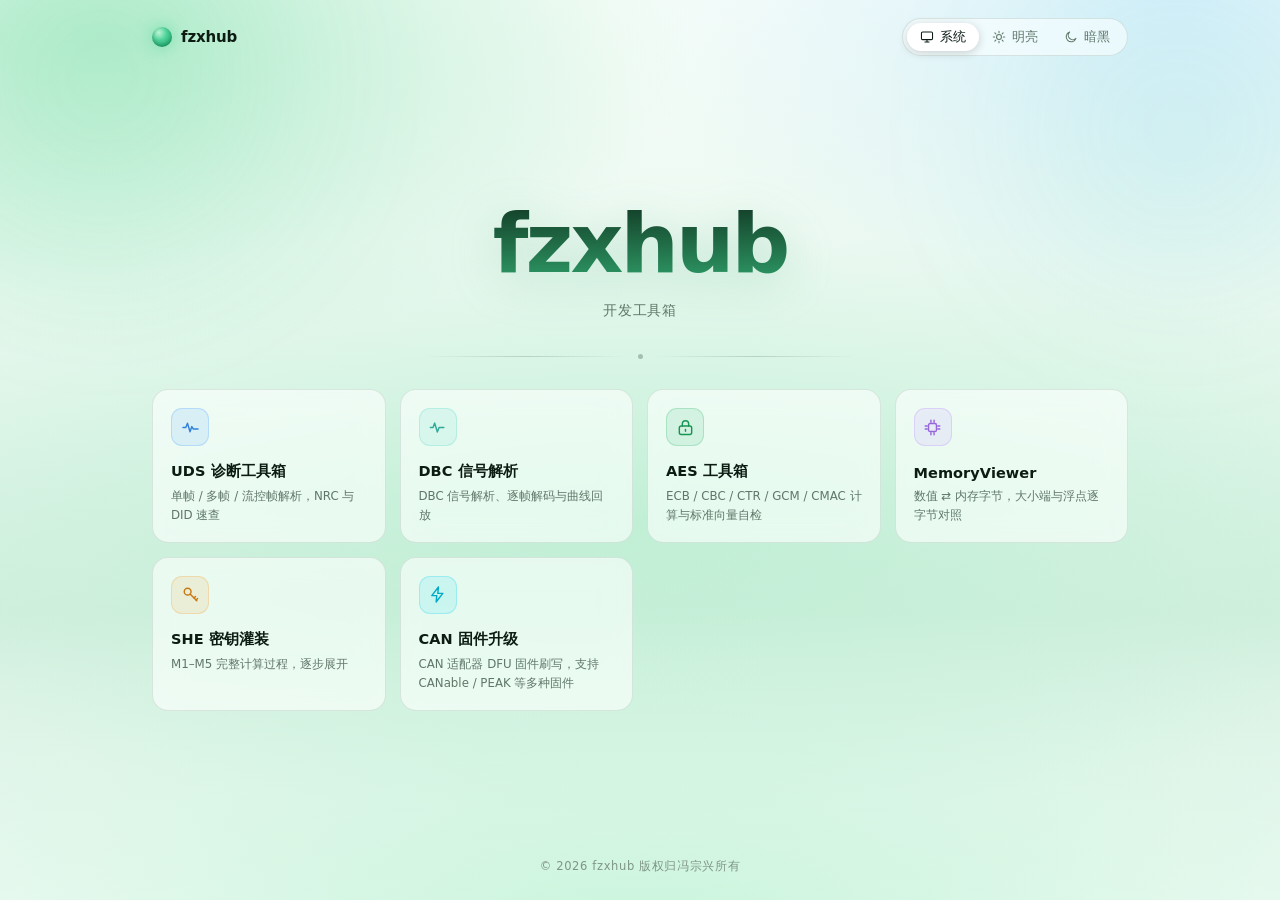
==== commit 7f1b69af: "优化显示" ====
--- a/index.html
+++ b/index.html
@@ -2,7 +2,7 @@
 <html lang="zh-CN" data-theme="dark" data-mode="system">
 <head>
 <meta charset="utf-8">
-<meta name="viewport" content="width=device-width,initial-scale=1">
+<meta name="viewport" content="width=device-width, initial-scale=1, maximum-scale=1, user-scalable=no, viewport-fit=cover">
 <title>fzxhub · 工具箱</title>
 <meta name="description" content="fzxhub 开发工具箱：UDS 诊断、AES 加解密、内存字节对照、SHE 密钥灌装、CAN 适配器固件升级、DBC 信号解析。纯前端离线运行。">
 <meta name="theme-color" content="#06110c">
@@ -439,6 +439,13 @@
       desc: '单帧 / 多帧 / 流控帧解析，NRC 与 DID 速查',
       tint: '88,166,255',
       icon: 'uds'
+    },
+    {
+      name: 'DBC 信号解析',
+      file: 'DBCAnalyzer/DBCAnalyzer.html',
+      desc: 'DBC 信号解析、逐帧解码与曲线回放',
+      tint: '95,214,196',
+      icon: 'pulse'
     },
     {
       name: 'AES 工具箱',
@@ -467,13 +474,6 @@
       desc: 'CAN 适配器 DFU 固件刷写，支持 CANable / PEAK 等多种固件',
       tint: '34,211,238',
       icon: 'flash'
-    },
-    {
-      name: 'DBC 信号解析',
-      file: 'DBCAnalyzer/DBCAnalyzer.html',
-      desc: 'DBC 信号解析、逐帧解码与曲线回放',
-      tint: '95,214,196',
-      icon: 'pulse'
     }
     /* 例：
     ,{ name: '新工具', file: 'NewTool.html', desc: '一句话说明', tint: '34,211,238', icon: 'box' }
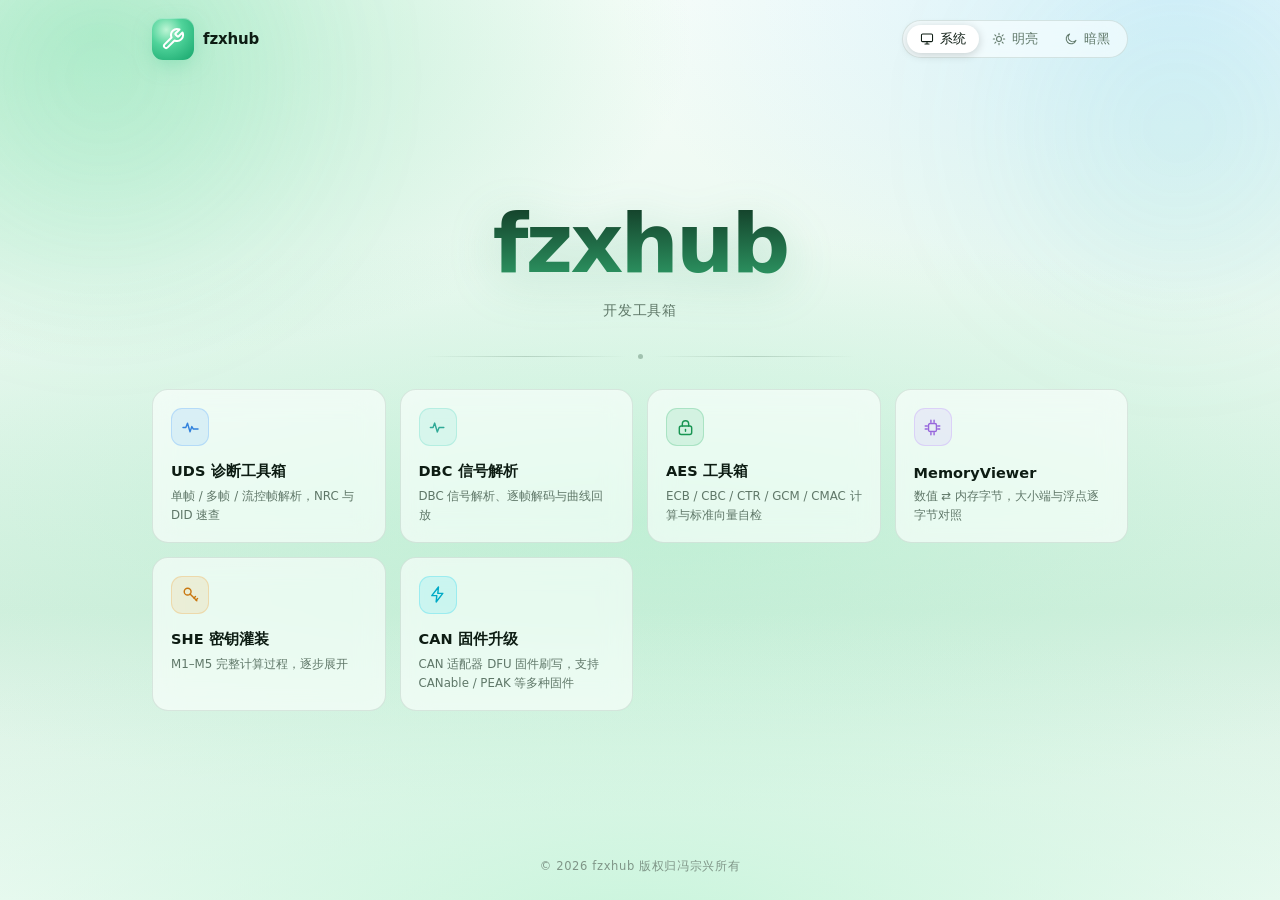
==== commit 9e3ba2fa: "优化界面" ====
--- a/index.html
+++ b/index.html
@@ -6,7 +6,7 @@
 <title>fzxhub · 工具箱</title>
 <meta name="description" content="fzxhub 开发工具箱：UDS 诊断、AES 加解密、内存字节对照、SHE 密钥灌装、CAN 适配器固件升级、DBC 信号解析。纯前端离线运行。">
 <meta name="theme-color" content="#06110c">
-<link rel="icon" href="data:image/svg+xml,%3Csvg xmlns='http://www.w3.org/2000/svg' viewBox='0 0 32 32'%3E%3Cdefs%3E%3CradialGradient id='g' cx='35%25' cy='28%25' r='72%25'%3E%3Cstop offset='0' stop-color='%23bdf5d5'/%3E%3Cstop offset='45%25' stop-color='%234fd39a'/%3E%3Cstop offset='100%25' stop-color='%230f8a5a'/%3E%3C/radialGradient%3E%3C/defs%3E%3Ccircle cx='16' cy='16' r='13' fill='url(%23g)'/%3E%3Ccircle cx='11.5' cy='10.5' r='3.1' fill='%23ffffff' opacity='.55'/%3E%3C/svg%3E">
+<link rel="icon" href="data:image/svg+xml,%3Csvg%20xmlns%3D'http%3A%2F%2Fwww.w3.org%2F2000%2Fsvg'%20viewBox%3D'0%200%2032%2032'%3E%3Cdefs%3E%3CradialGradient%20id%3D'g'%20cx%3D'35%2525'%20cy%3D'28%2525'%20r%3D'72%2525'%3E%3Cstop%20offset%3D'0'%20stop-color%3D'%23bdf5d5'%2F%3E%3Cstop%20offset%3D'45%2525'%20stop-color%3D'%234fd39a'%2F%3E%3Cstop%20offset%3D'100%2525'%20stop-color%3D'%230f8a5a'%2F%3E%3C%2FradialGradient%3E%3C%2Fdefs%3E%3Crect%20x%3D'1'%20y%3D'1'%20width%3D'30'%20height%3D'30'%20rx%3D'8'%20fill%3D'url%28%23g%29'%2F%3E%3Cg%20transform%3D'translate%284%204%29'%20fill%3D'none'%20stroke%3D'%23ffffff'%20stroke-width%3D'2'%20stroke-linecap%3D'round'%20stroke-linejoin%3D'round'%3E%3Cpath%20d%3D'M14.7%206.3a1%201%200%200%200%200%201.4l1.6%201.6a1%201%200%200%200%201.4%200l3.77-3.77a6%206%200%200%201-7.94%207.94l-6.91%206.91a2.12%202.12%200%200%201-3-3l6.91-6.91a6%206%200%200%201%207.94-7.94l-3.76%203.76z'%2F%3E%3C%2Fg%3E%3C%2Fsvg%3E">
 
 <script>
 /* 主题必须在首次绘制前落定，否则会先闪一下深色再跳亮色。
@@ -352,6 +352,10 @@
 @media (prefers-reduced-motion:reduce){
   *{ animation:none !important; transition:none !important; }
 }
+
+/* 首页品牌图标：圆角方块 + 扳手，与标签图标一致 */
+.brand .dot{width:42px;height:42px;border-radius:11px;display:inline-flex;align-items:center;justify-content:center;flex:none;box-shadow:0 6px 22px -6px rgba(79,201,148,.6),inset 0 1px 0 rgba(255,255,255,.35)}
+.brand .dot svg{width:24px;height:24px;display:block;fill:none;stroke:#fff;stroke-width:2;stroke-linecap:round;stroke-linejoin:round}
 </style>
 </head>
 
@@ -368,7 +372,7 @@
 <header class="top">
   <div class="wrap top-in">
     <a class="brand" href="./" aria-label="fzxhub 首页">
-      <span class="dot"></span>
+      <span class="dot"><svg viewBox="0 0 24 24" aria-hidden="true"><path d="M14.7 6.3a1 1 0 0 0 0 1.4l1.6 1.6a1 1 0 0 0 1.4 0l3.77-3.77a6 6 0 0 1-7.94 7.94l-6.91 6.91a2.12 2.12 0 0 1-3-3l6.91-6.91a6 6 0 0 1 7.94-7.94l-3.76 3.76z"/></svg></span>
       <span>fzxhub</span>
     </a>
 
